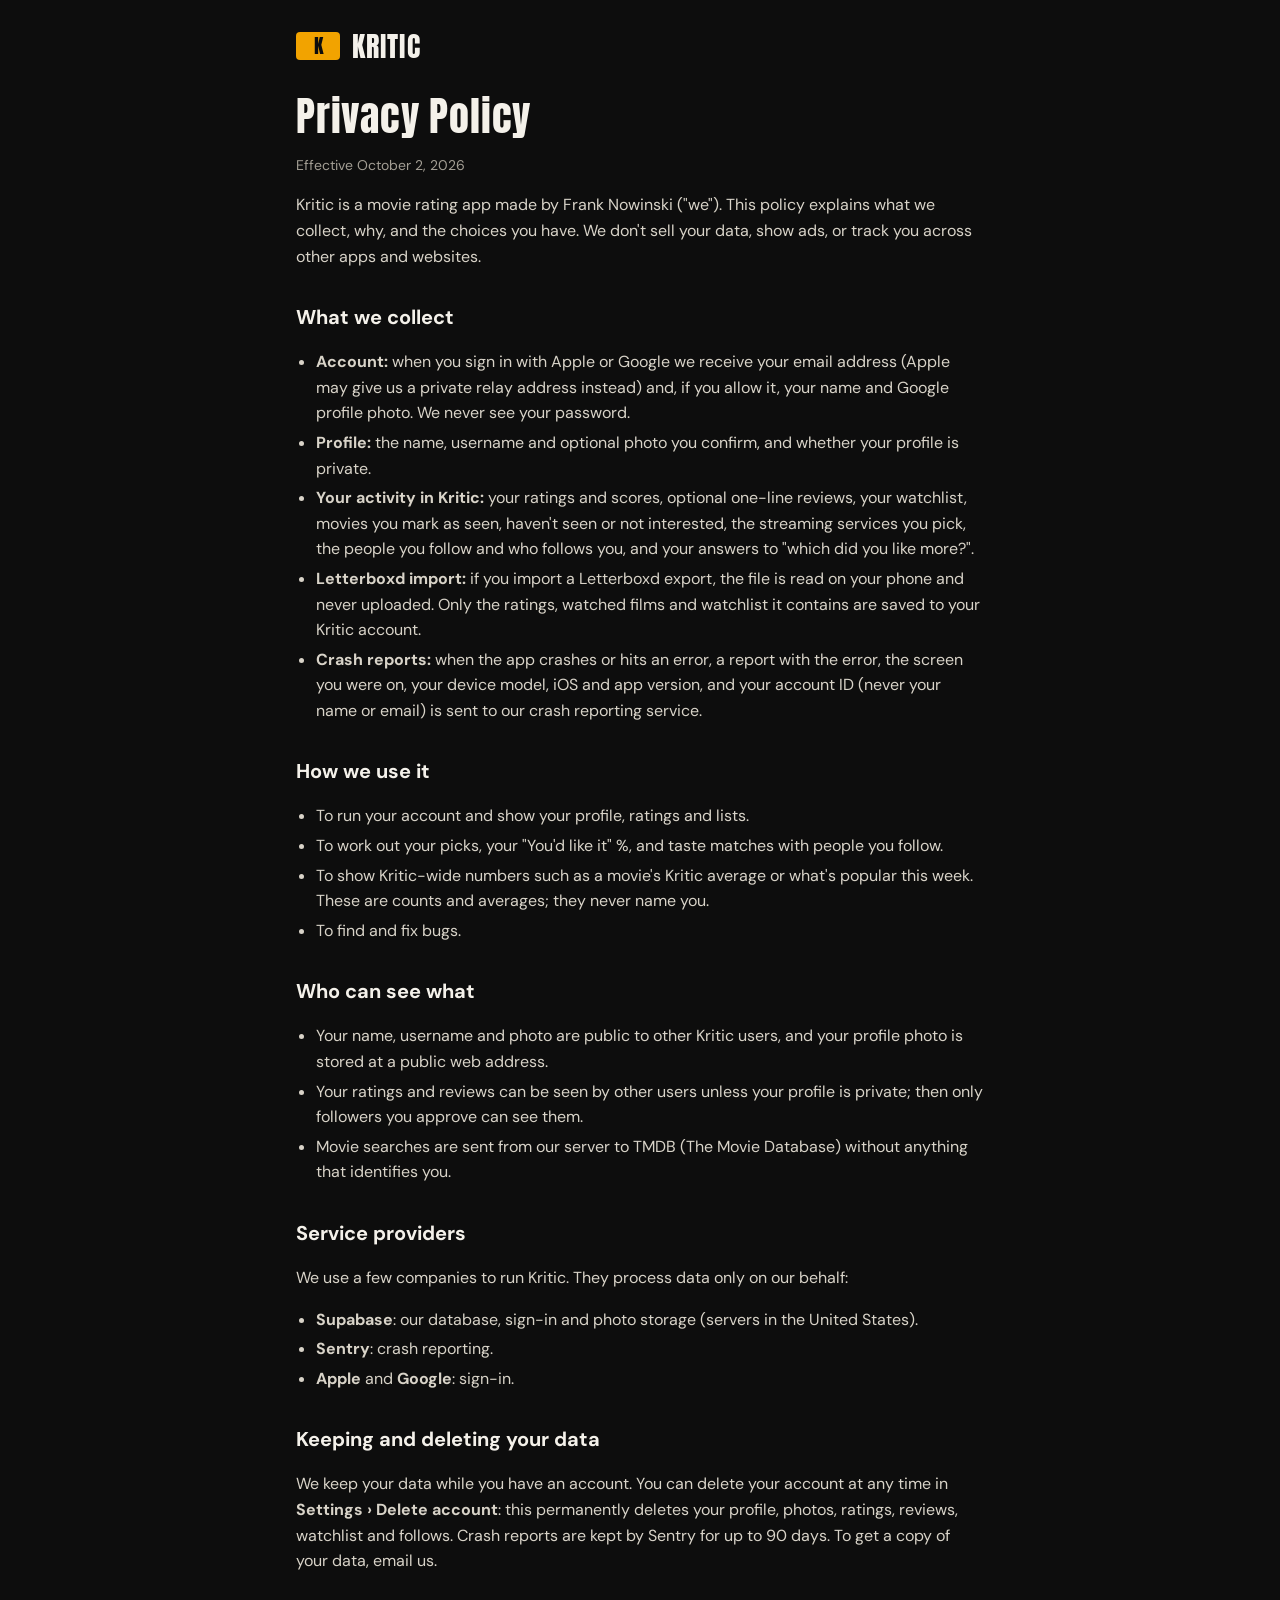
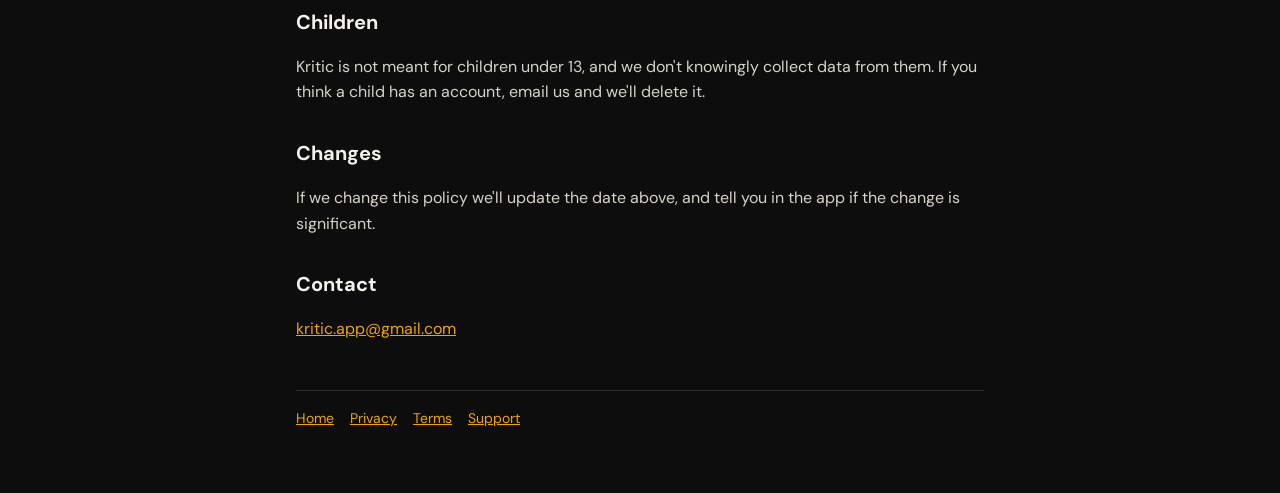
==== privacy.html @ 2550525e "Kritic site: home, privacy policy, terms and support pages Co-Authored-By: Claude Opus 5.5 <noreply@" ====
<!doctype html>
<html lang="en"><head><meta charset="utf-8"><meta name="viewport" content="width=device-width, initial-scale=1">
<link rel="preconnect" href="https://fonts.googleapis.com"><link rel="preconnect" href="https://fonts.gstatic.com" crossorigin>
<link href="https://fonts.googleapis.com/css2?family=Anton&family=DM+Sans:wght@400;700&display=swap" rel="stylesheet">
<link rel="stylesheet" href="style.css"><title>Privacy Policy · Kritic</title></head><body>
<main><header><span class="ticket">K</span><a href="./">KRITIC</a></header>
<h1>Privacy Policy</h1>
<p class="dim">Effective October 2, 2026</p>
<p>Kritic is a movie rating app made by Frank Nowinski ("we"). This policy explains what we collect, why, and the choices you have. We don't sell your data, show ads, or track you across other apps and websites.</p>

<h2>What we collect</h2>
<ul>
<li><strong>Account:</strong> when you sign in with Apple or Google we receive your email address (Apple may give us a private relay address instead) and, if you allow it, your name and Google profile photo. We never see your password.</li>
<li><strong>Profile:</strong> the name, username and optional photo you confirm, and whether your profile is private.</li>
<li><strong>Your activity in Kritic:</strong> your ratings and scores, optional one-line reviews, your watchlist, movies you mark as seen, haven't seen or not interested, the streaming services you pick, the people you follow and who follows you, and your answers to "which did you like more?".</li>
<li><strong>Letterboxd import:</strong> if you import a Letterboxd export, the file is read on your phone and never uploaded. Only the ratings, watched films and watchlist it contains are saved to your Kritic account.</li>
<li><strong>Crash reports:</strong> when the app crashes or hits an error, a report with the error, the screen you were on, your device model, iOS and app version, and your account ID (never your name or email) is sent to our crash reporting service.</li>
</ul>

<h2>How we use it</h2>
<ul>
<li>To run your account and show your profile, ratings and lists.</li>
<li>To work out your picks, your "You'd like it" %, and taste matches with people you follow.</li>
<li>To show Kritic-wide numbers such as a movie's Kritic average or what's popular this week. These are counts and averages; they never name you.</li>
<li>To find and fix bugs.</li>
</ul>

<h2>Who can see what</h2>
<ul>
<li>Your name, username and photo are public to other Kritic users, and your profile photo is stored at a public web address.</li>
<li>Your ratings and reviews can be seen by other users unless your profile is private; then only followers you approve can see them.</li>
<li>Movie searches are sent from our server to TMDB (The Movie Database) without anything that identifies you.</li>
</ul>

<h2>Service providers</h2>
<p>We use a few companies to run Kritic. They process data only on our behalf:</p>
<ul>
<li><strong>Supabase</strong>: our database, sign-in and photo storage (servers in the United States).</li>
<li><strong>Sentry</strong>: crash reporting.</li>
<li><strong>Apple</strong> and <strong>Google</strong>: sign-in.</li>
</ul>

<h2>Keeping and deleting your data</h2>
<p>We keep your data while you have an account. You can delete your account at any time in <strong>Settings › Delete account</strong>: this permanently deletes your profile, photos, ratings, reviews, watchlist and follows. Crash reports are kept by Sentry for up to 90 days. To get a copy of your data, email us.</p>

<h2>Children</h2>
<p>Kritic is not meant for children under 13, and we don't knowingly collect data from them. If you think a child has an account, email us and we'll delete it.</p>

<h2>Changes</h2>
<p>If we change this policy we'll update the date above, and tell you in the app if the change is significant.</p>

<h2>Contact</h2>
<p><a href="mailto:kritic.app@gmail.com">kritic.app@gmail.com</a></p>
<nav><a href="./">Home</a><a href="privacy.html">Privacy</a><a href="terms.html">Terms</a><a href="support.html">Support</a></nav></main></body></html>
---- style.css ----
:root { --bg: #0D0D0D; --surface: #161616; --border: #2E2E2E; --text: #F4F1EA; --dim: #A39E94; --soft: #D8D3C8; --accent: #F2A300; }
* { box-sizing: border-box; }
html { -webkit-text-size-adjust: 100%; }
body { margin: 0; background: var(--bg); color: var(--soft); font: 16px/1.6 "DM Sans", system-ui, -apple-system, sans-serif; }
main { max-width: 720px; margin: 0 auto; padding: 32px 16px 64px; }
header { display: flex; align-items: center; gap: 12px; margin-bottom: 32px; }
header a { color: var(--text); text-decoration: none; font: 28px/1 "Anton", Impact, sans-serif; letter-spacing: .04em; }
.ticket { width: 44px; height: 28px; border-radius: 4px; background: var(--accent); color: var(--bg); display: grid; place-items: center; font: 20px/1 "Anton", Impact, sans-serif; }
h1 { color: var(--text); font: 40px/1.2 "Anton", Impact, sans-serif; letter-spacing: .02em; margin: 0 0 8px; }
h2 { color: var(--text); font-size: 20px; margin: 32px 0 8px; }
a { color: var(--accent); }
.dim { color: var(--dim); font-size: 14px; }
ul { padding-left: 20px; }
li { margin: 4px 0; }
nav { display: flex; flex-wrap: wrap; gap: 16px; margin-top: 48px; padding-top: 16px; border-top: 1px solid var(--border); font-size: 14px; }
.tagline { color: var(--text); font-size: 22px; margin: 0 0 24px; }
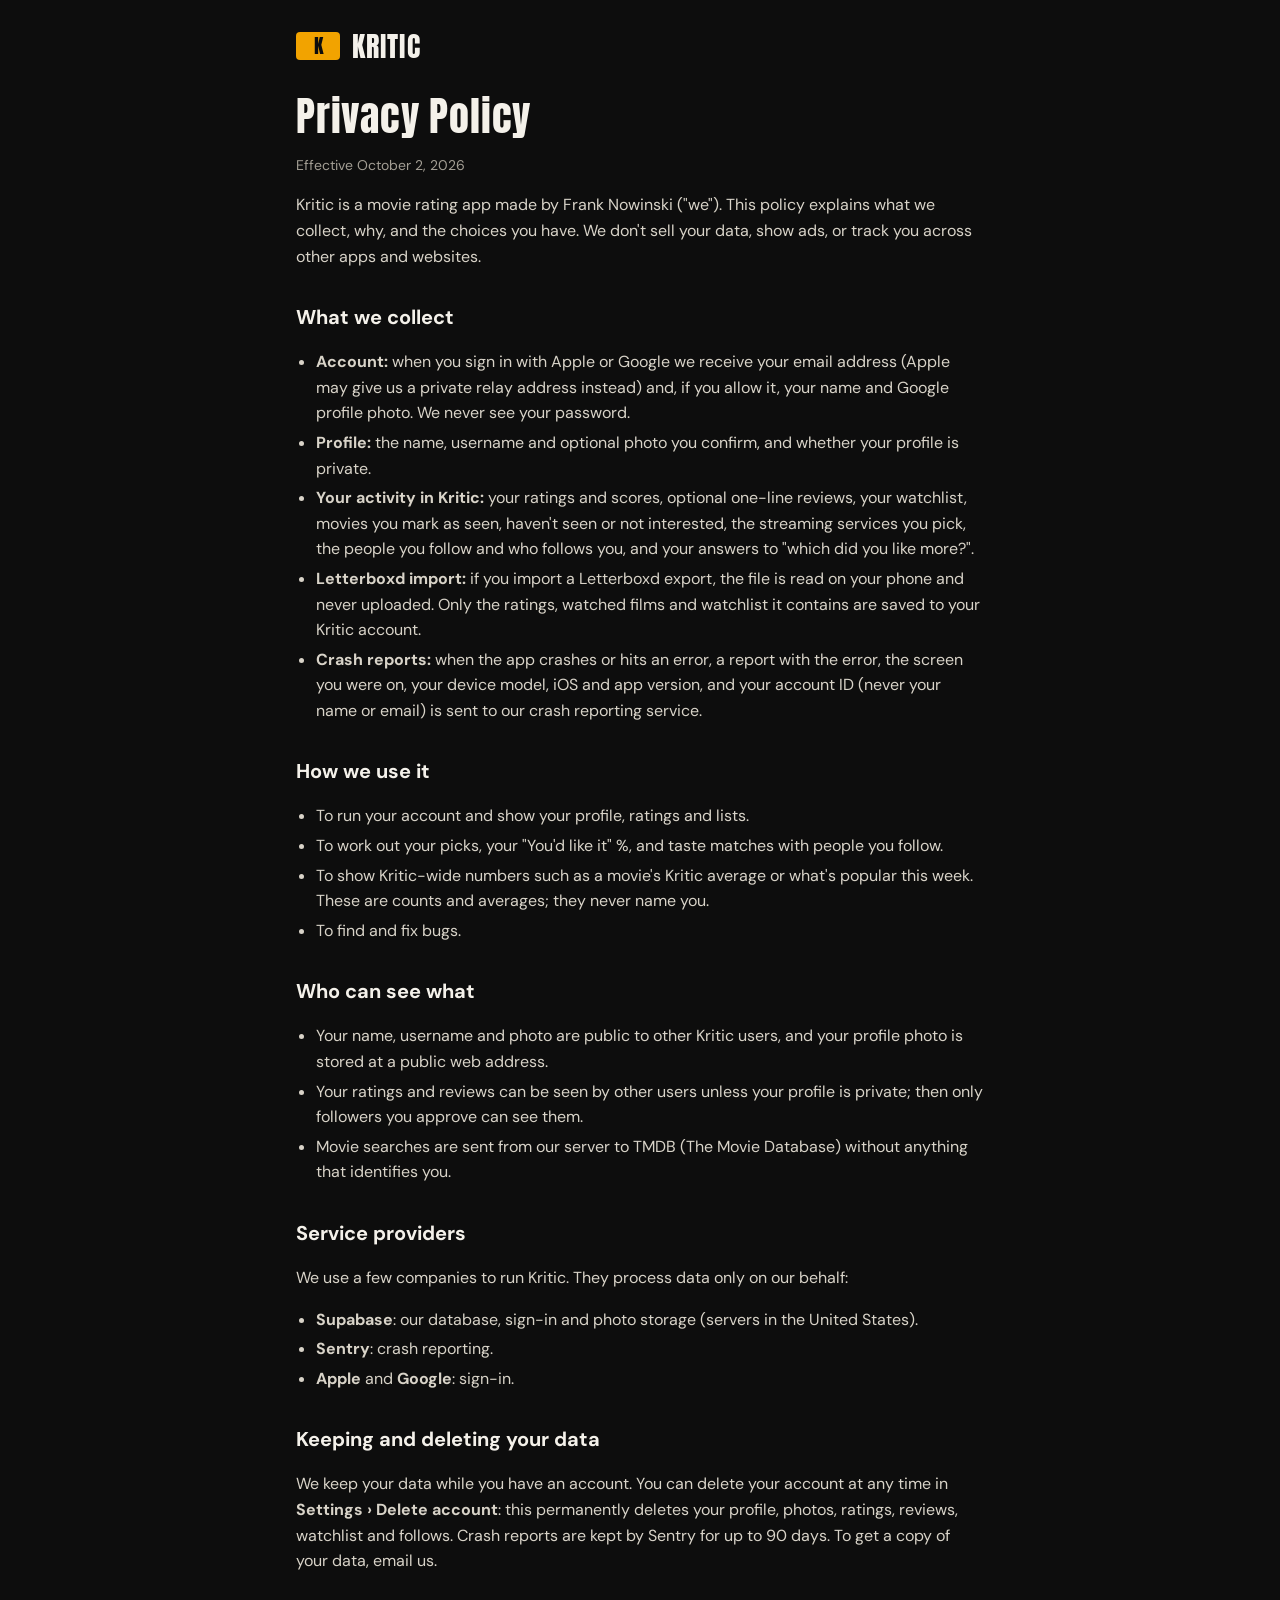
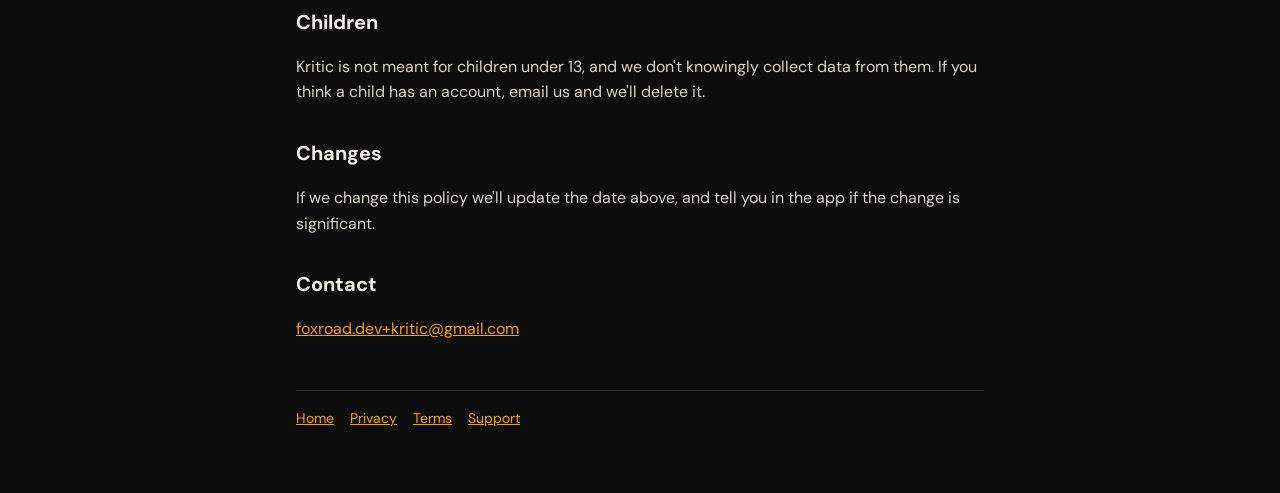
==== commit df2376a1: "Use the studio address foxroad.dev+kritic@gmail.com as the contact Co-Authored-By: Claude Opus 5.5 <" ====
--- a/privacy.html
+++ b/privacy.html
@@ -50,5 +50,5 @@
 <p>If we change this policy we'll update the date above, and tell you in the app if the change is significant.</p>
 
 <h2>Contact</h2>
-<p><a href="mailto:kritic.app@gmail.com">kritic.app@gmail.com</a></p>
+<p><a href="mailto:foxroad.dev+kritic@gmail.com">foxroad.dev+kritic@gmail.com</a></p>
 <nav><a href="./">Home</a><a href="privacy.html">Privacy</a><a href="terms.html">Terms</a><a href="support.html">Support</a></nav></main></body></html>
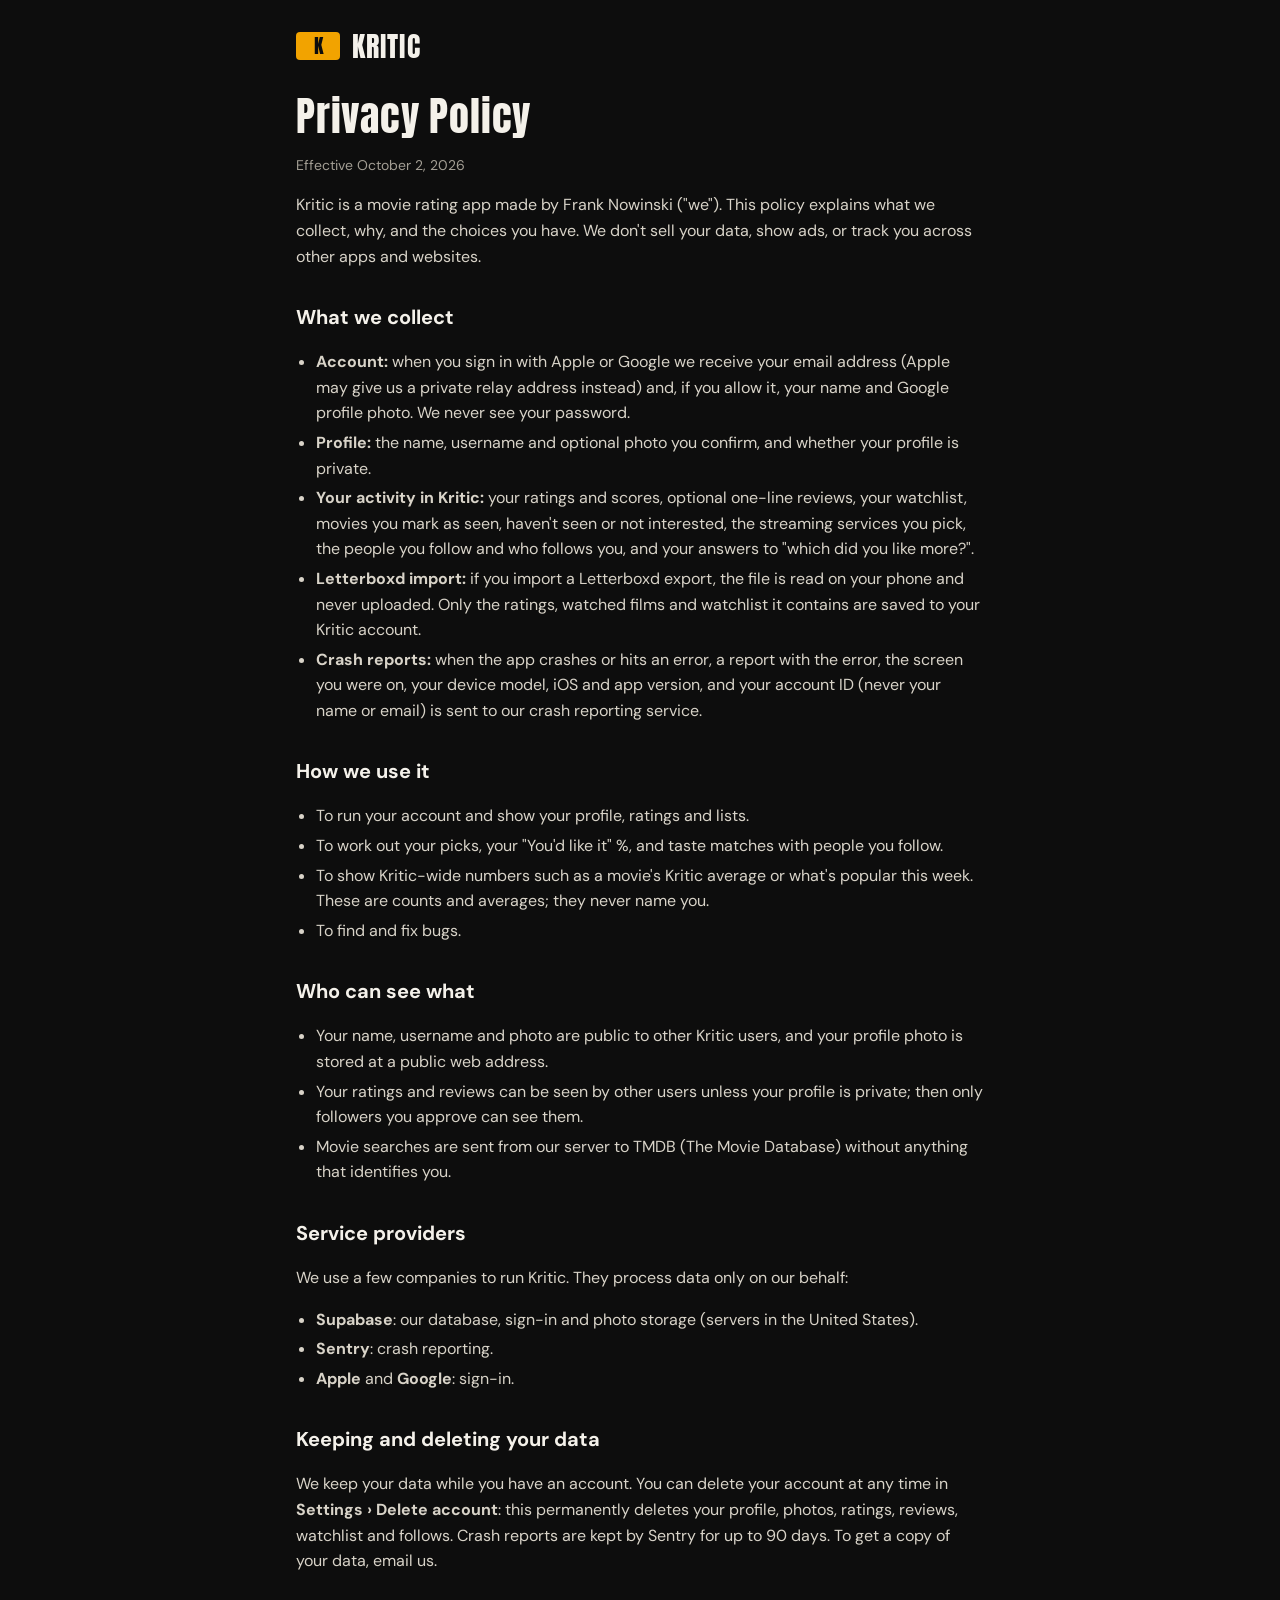
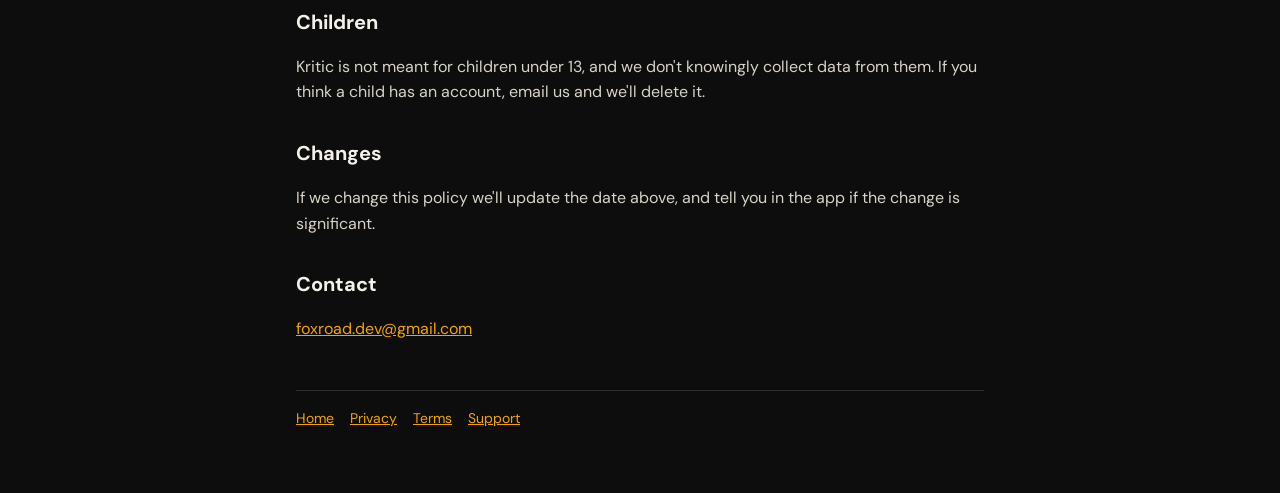
==== commit 6652756f: "Use foxroad.dev@gmail.com as the contact Co-Authored-By: Claude Opus 5.5 <noreply@anthropic.com>" ====
--- a/privacy.html
+++ b/privacy.html
@@ -50,5 +50,5 @@
 <p>If we change this policy we'll update the date above, and tell you in the app if the change is significant.</p>
 
 <h2>Contact</h2>
-<p><a href="mailto:foxroad.dev+kritic@gmail.com">foxroad.dev+kritic@gmail.com</a></p>
+<p><a href="mailto:foxroad.dev@gmail.com">foxroad.dev@gmail.com</a></p>
 <nav><a href="./">Home</a><a href="privacy.html">Privacy</a><a href="terms.html">Terms</a><a href="support.html">Support</a></nav></main></body></html>
